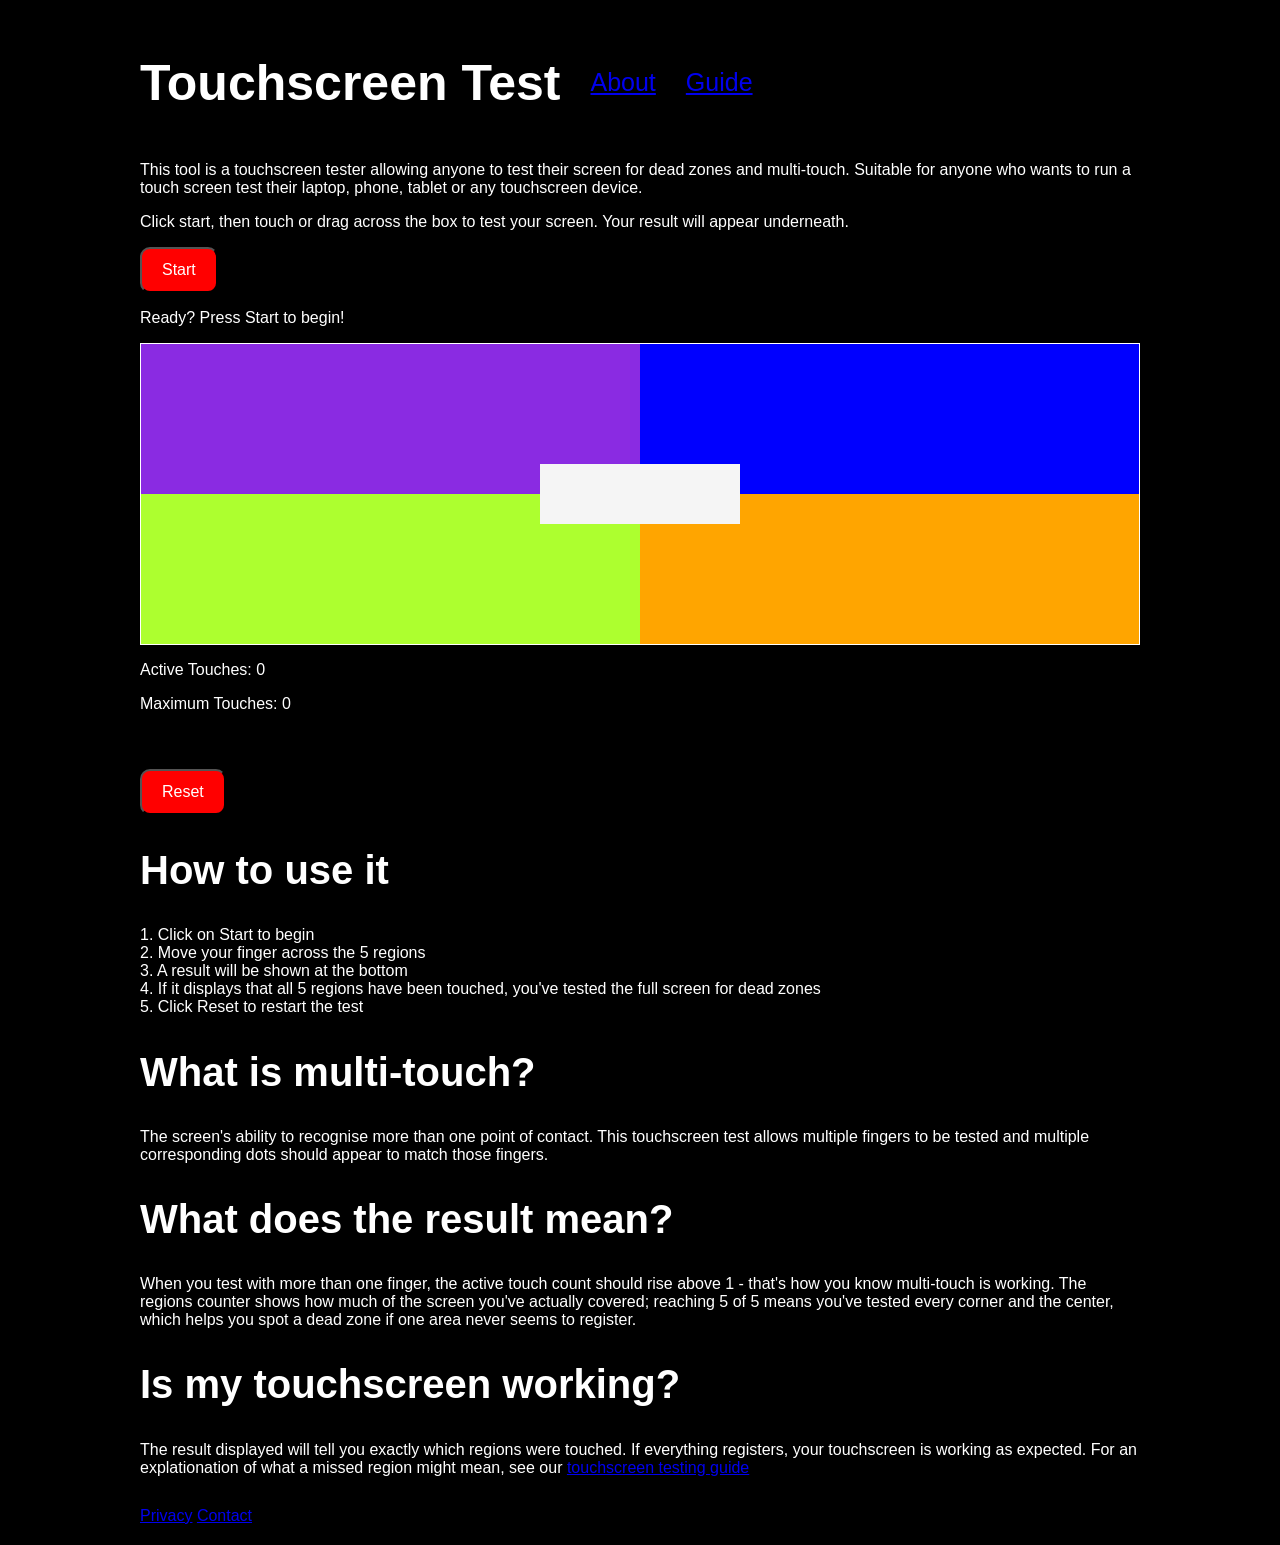
==== index.html @ 512a55a4 "Add files via upload" ====
<!DOCTYPE html> 
<html>
<head>
<title>Touchscreen Test</title>
<meta name="viewport" content="width=device-width, initial-scale=1.0">
<meta name="description" content="test your touchscreen with touch points and multi-touch. Track your active and maximum touches."/>
<link rel="stylesheet" href="style.css">
</head>

<body>
<header>
<h1>Touchscreen Test</h1>
<a href="about.html">About</a>
<a href="touchscreen-guide/touchscreen-guide.html">Guide</a>
</header>

<p>This tool is a touchscreen tester allowing anyone to test their screen for dead zones and 
multi-touch. Suitable for anyone who wants to run a touch screen 
test their laptop, phone, tablet or any touchscreen device.
</p>

<p>
Click start, then touch or drag across the box to test your screen.
Your result will appear underneath.
</p>

<button id="start">Start</button>
<p id="test">Ready? Press Start to begin!</p>

<div id="test-area">
  <div id="region-top-left"></div>
  <div id="region-top-right"></div>
  <div id="region-bottom-left"></div>
  <div id="region-bottom-right"></div>
  <div id="region-center"></div>
</div>

<p id="active-touch-count">Active Touches: 0</p>
<p id="max-touch-count">Maximum Touches: 0</p>
<p id="regions-status"></p>
<p id="summary"></p>

<button id="reset">Reset</button>


<h2>How to use it</h2>

<p>
1. Click on Start to begin <br>
2. Move your finger across the 5 regions <br>
3. A result will be shown at the bottom <br>
4. If it displays that all 5 regions have been touched, you've tested the full screen for dead zones <br>
5. Click Reset to restart the test
</p>

<h2>What is multi-touch?</h2>

<p>The screen's ability to recognise more than one point of contact. This touchscreen test
allows multiple fingers to be tested and multiple corresponding dots should appear to match
those fingers.</p>

<h2>What does the result mean?</h2>

<p>When you test with more than one finger, the active touch count should rise above 1 -
that's how you know multi-touch is working. The regions counter shows how much of the screen 
you've actually covered; reaching 5 of 5 means you've tested every corner and the center, which 
helps you spot a dead zone if one area never seems to register.
</p>

<h2>Is my touchscreen working?</h2>

<p>
The result displayed will tell you exactly which regions were touched. If 
everything registers, your touchscreen is working as expected. For an explationation
of what a missed region might mean, see our
<a href="touchscreen-guide/touchscreen-guide.html">touchscreen testing guide
</a>
</p>

<script src="script.js"></script>

<footer>
    <a href="privacy/privacy.html">Privacy</a>
    <a href="mailto:pikagoated@gmail.com">Contact</a>
</footer>

</body>
</html>
---- style.css ----
body {
background-color: black;
color: white;
font-size: 16px;
font-family: "Inter", sans-serif;
margin:0 auto;
max-width: 1000px;
padding: 20px;
}

button {
border-radius: 10px;
font-size: 16px;
padding: 12px 20px;
font-family: inherit;
color: white;
background-color: red;

}

h2 {
font-size: 40px;
}

header {
display: flex;
align-items: center;
gap: 30px;
font-size: 25px;
}

#test-area {
border: 1px solid white;
min-height: 300px;
touch-action: none;
position: relative;
}

.touch-point {
background-color: red;
width: 20px;
height: 20px;
border-radius: 50%;
position: absolute;
}

#region-top-left {
position: absolute;
top: 0;
left: 0;
width: 50%;
height: 50%;
background-color: blueviolet;  
}

#region-top-right {
position: absolute;
top: 0;
right: 0;
width: 50%;
height: 50%;
background-color: blue;
}

#region-bottom-left {
position: absolute;
bottom: 0;
left: 0;
width: 50%;
height: 50%;
background-color: greenyellow;
}

#region-bottom-right {
position: absolute;
bottom: 0;
right: 0;
width: 50%;
height: 50%;
background-color: orange;
}

#region-center {
position: absolute;
top: 40%;
left: 40%;
width: 20%;
height: 20%;
background-color: whitesmoke;
}

#summary {
min-height: 1.5em;
}

footer {
margin-top: 30px;
}
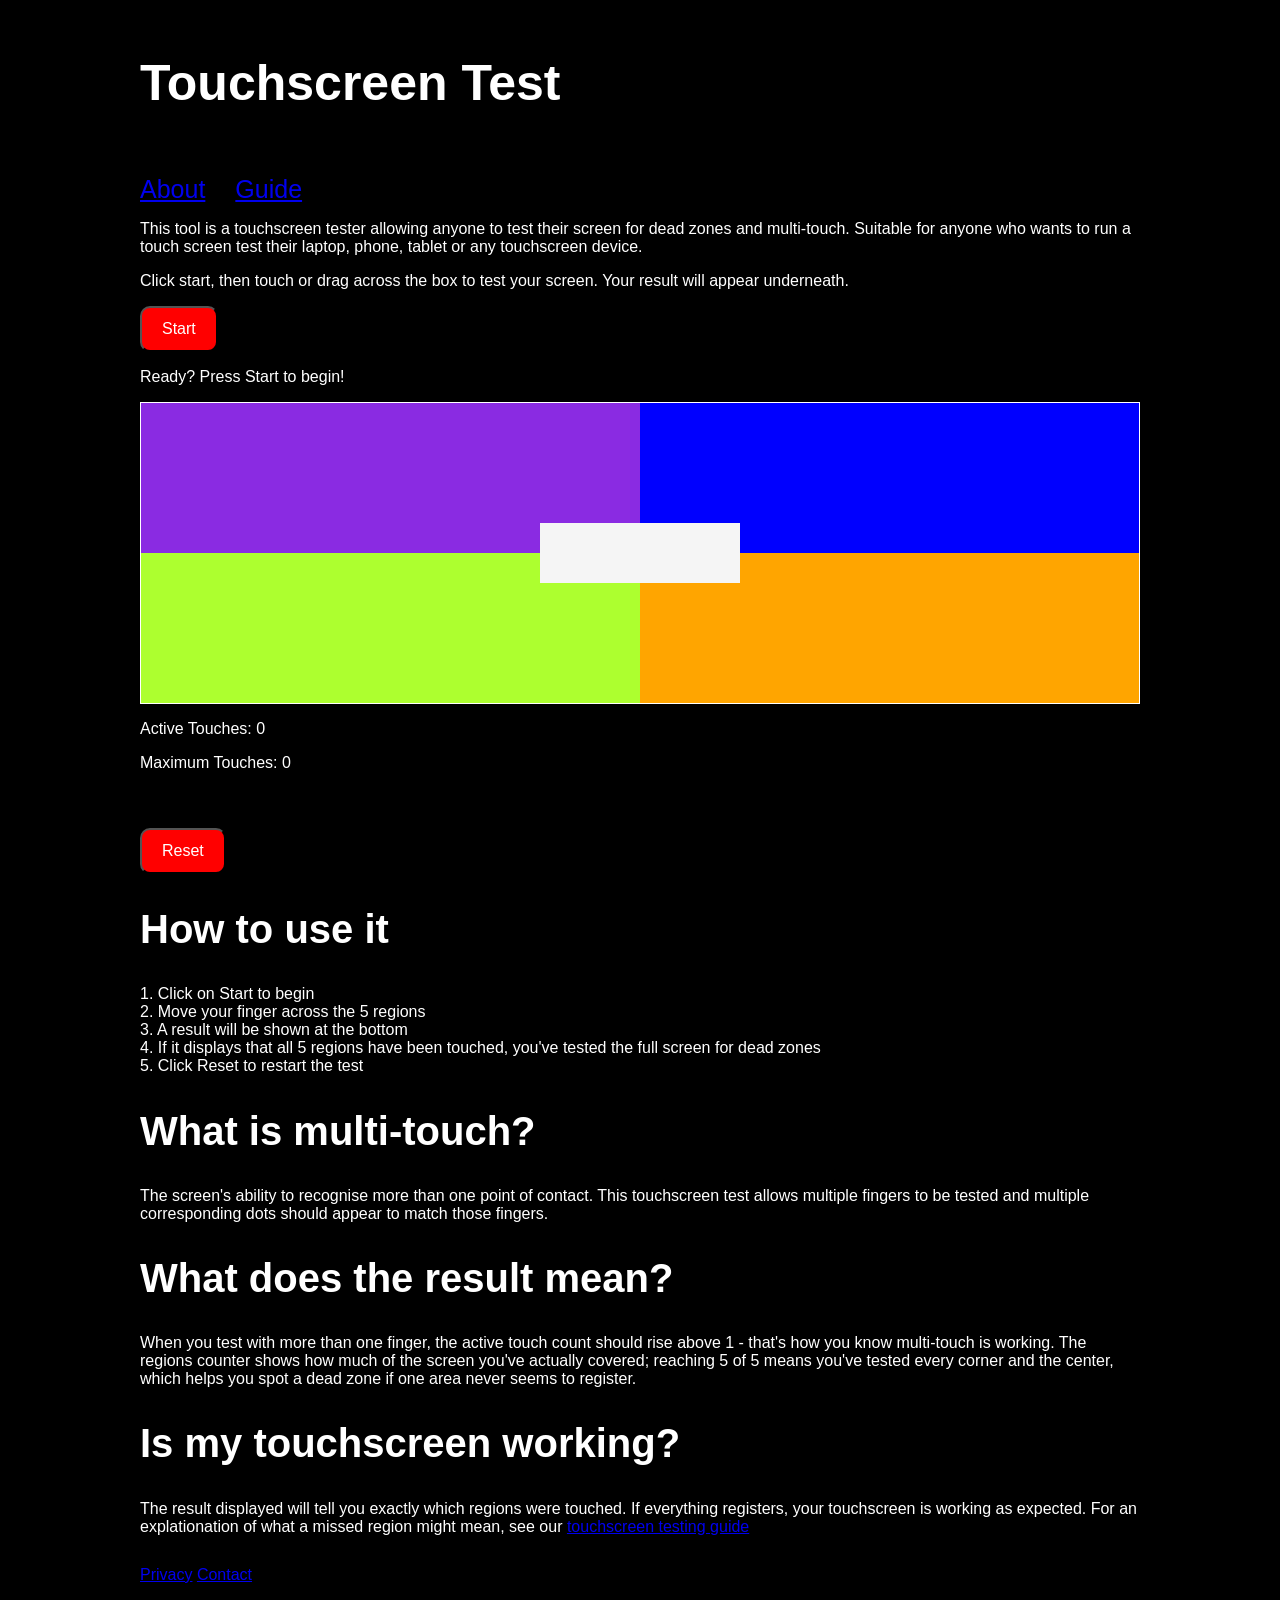
==== commit bc5628df: "Add files via upload" ====
--- a/index.html
+++ b/index.html
@@ -1,5 +1,5 @@
 <!DOCTYPE html> 
-<html>
+<html lang="en">
 <head>
 <title>Touchscreen Test</title>
 <meta name="viewport" content="width=device-width, initial-scale=1.0">
@@ -13,6 +13,8 @@
 <a href="about.html">About</a>
 <a href="touchscreen-guide/touchscreen-guide.html">Guide</a>
 </header>
+
+<main> 
 
 <p>This tool is a touchscreen tester allowing anyone to test their screen for dead zones and 
 multi-touch. Suitable for anyone who wants to run a touch screen 
@@ -77,6 +79,8 @@
 </a>
 </p>
 
+</main>
+
 <script src="script.js"></script>
 
 <footer>
--- a/style.css
+++ b/style.css
@@ -27,6 +27,11 @@
 align-items: center;
 gap: 30px;
 font-size: 25px;
+flex-wrap: wrap;
+}
+
+header h1 {
+width: 100%;
 }
 
 #test-area {
@@ -95,4 +100,10 @@
 
 footer {
 margin-top: 30px;
+}
+
+@media (max-width: 480px) {
+header a {
+font-size: 16px;
+}
 }
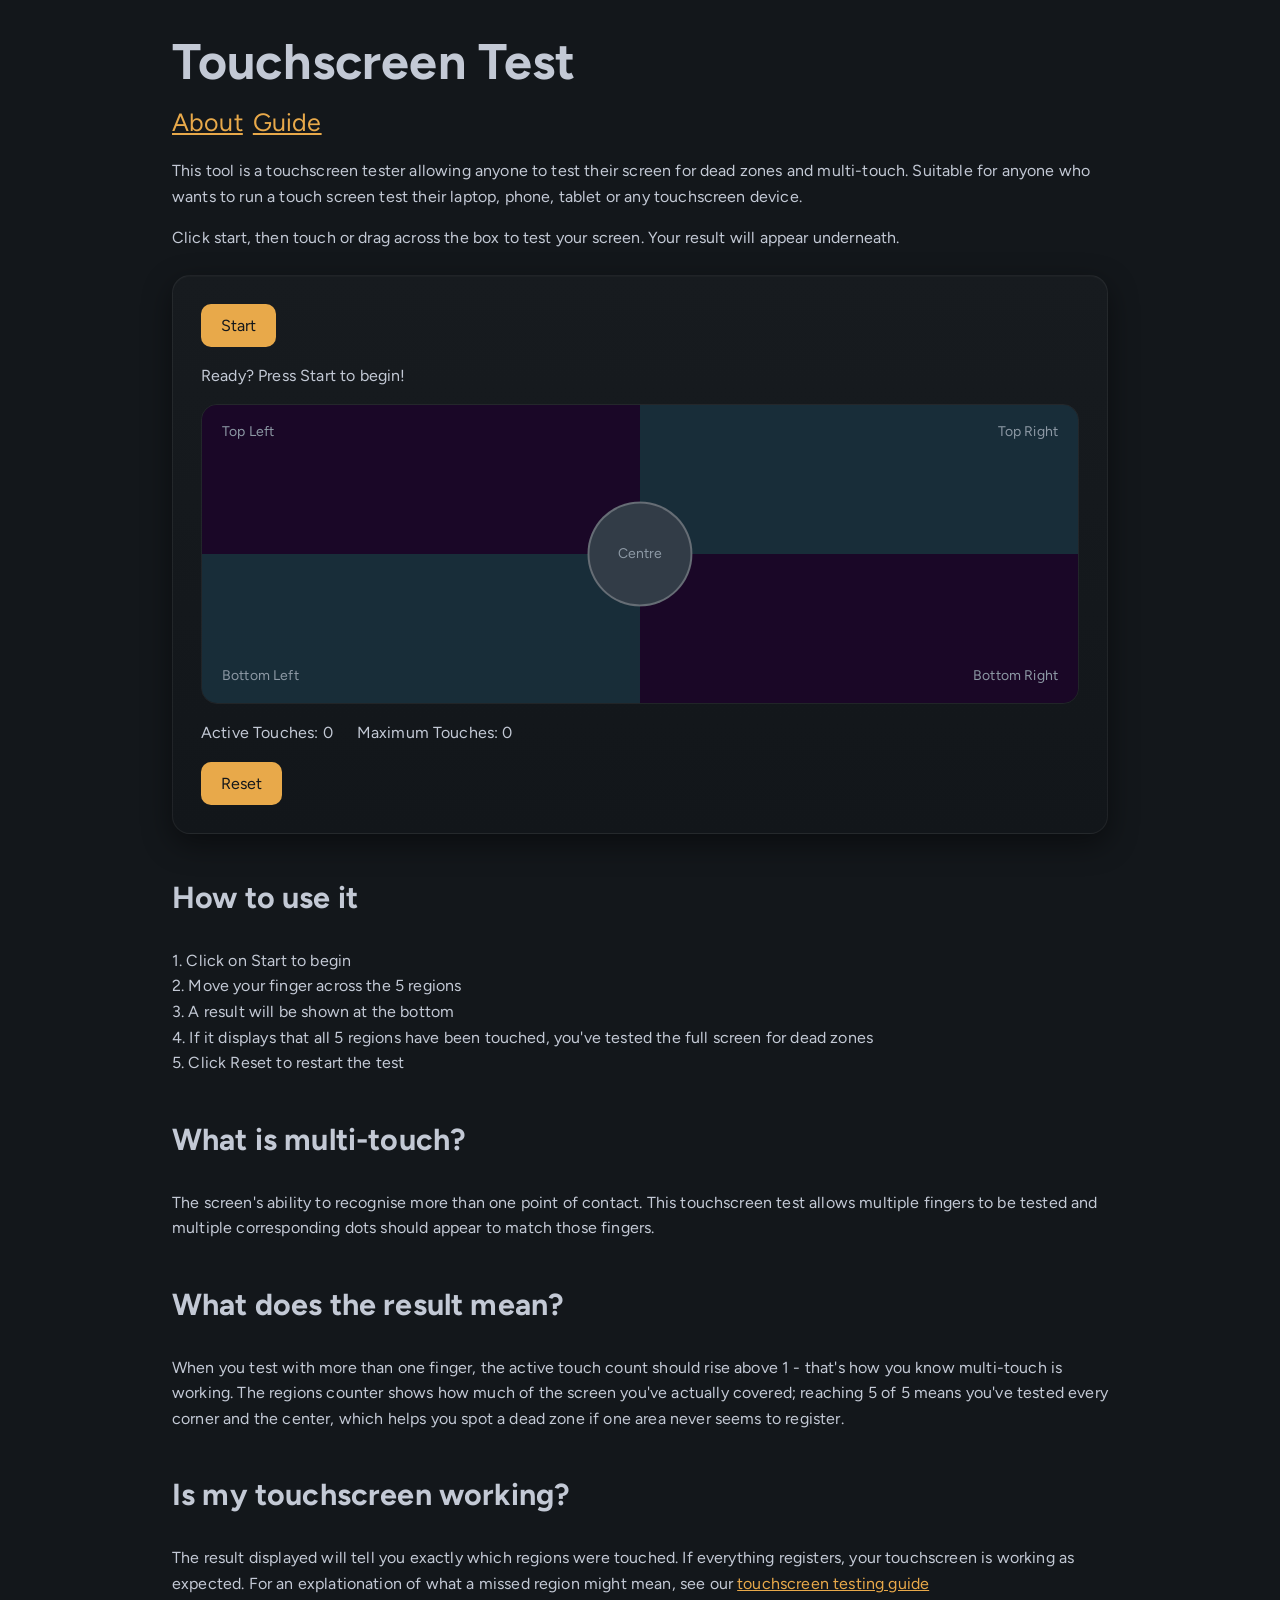
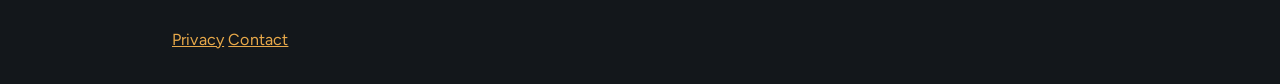
==== commit 671cf5ee: "Add files via upload" ====
--- a/index.html
+++ b/index.html
@@ -26,24 +26,35 @@
 Your result will appear underneath.
 </p>
 
+<div class="app-shell">
 <button id="start">Start</button>
 <p id="test">Ready? Press Start to begin!</p>
 
 <div id="test-area">
-  <div id="region-top-left"></div>
-  <div id="region-top-right"></div>
-  <div id="region-bottom-left"></div>
-  <div id="region-bottom-right"></div>
-  <div id="region-center"></div>
+  <div id="region-top-left" class="region">Top Left</div>
+  <div id="region-top-right" class="region">Top Right</div>
+  <div id="region-bottom-left" class="region">Bottom Left</div>
+  <div id="region-bottom-right" class="region">Bottom Right</div>
+  <div id="region-center" class="region">Centre</div>
+<button id="fullscreen">
+<svg xmlns="http://www.w3.org/2000/svg" width="24" height="24" viewBox="0 0 24 24" fill="none" stroke="currentColor" stroke-width="2" stroke-linecap="round" stroke-linejoin="round">
+  <path d="M8 3H5a2 2 0 0 0-2 2v3"/>
+  <path d="M21 8V5a2 2 0 0 0-2-2h-3"/>
+  <path d="M3 16v3a2 2 0 0 0 2 2h3"/>
+  <path d="M16 21h3a2 2 0 0 0 2-2v-3"/>
+</svg>
+</button>
 </div>
 
+<div class="status">
 <p id="active-touch-count">Active Touches: 0</p>
 <p id="max-touch-count">Maximum Touches: 0</p>
 <p id="regions-status"></p>
 <p id="summary"></p>
+</div>
 
 <button id="reset">Reset</button>
-
+</div>
 
 <h2>How to use it</h2>
 
--- a/style.css
+++ b/style.css
@@ -1,11 +1,69 @@
+@import url('https://fonts.googleapis.com/css2?family=Figtree:wght@300;400;500;600;700;800&display=swap');
+
+:root {
+
+--background: hsl(210 18% 9%);
+--surface: hsl(210 18% 13%);
+--text: hsl(220 18% 80%);
+--muted-text: hsl(210 12% 60%);
+--accent: hsl(36 77% 60%);
+--accent-strong: hsl(36 30% 45%);
+
+--outline: rgba(255, 255, 255, 0.25);
+--border: rgba(255,255,255,0.06); 
+--glass: rgba(255,255,255,0.03);  
+--region-tleft: rgba(28,3,42,0.8);
+--region-tright: rgba(25, 50, 64, 0.8);
+--region-bleft: rgba(25, 50, 64, 0.8);
+--region-bright: rgba(28,3,42,0.8);
+--region-centre:rgba(50, 60, 71, 1);
+--radius: 12px;
+--gap: 20px;
+}
+
+* {
+box-sizing: border-box;
+}
+
+
 body {
-background-color: black;
-color: white;
+background-color: var(--background);
+color: var(--text);
 font-size: 16px;
-font-family: "Inter", sans-serif;
+font-family: "Figtree", "Roboto", system-ui, -apple-system, "Segoe UI", sans-serif;
+line-height: 1.6;
 margin:0 auto;
 max-width: 1000px;
-padding: 20px;
+padding: 32px;
+min-height: 100vh;
+-webkit-font-smoothing: antialiased;
+-moz-osx-font-smoothing: grayscale;
+letter-spacing: 0.01em;
+}
+
+.app-shell {
+  background: linear-gradient(180deg, rgba(255,255,255,0.02), rgba(0,0,0,0.03));
+  border: 1px solid var(--border); 
+  box-shadow: 0 10px 30px rgba(0,0,0,0.45), inset 0 1px 0 rgba(255,255,255,0.02);
+  border-radius: 18px;
+  padding: 28px;
+  margin: 24px 0;
+}
+
+@media (max-width: 600px) {
+  .app-shell { padding: 16px; border-radius: 12px; }
+}
+
+a {
+color: var(--accent);
+}
+
+a:hover {
+color: var(--text);
+}
+
+a:focus-visible {
+outline: 2px solid var(--accent);
 }
 
 button {
@@ -13,40 +71,54 @@
 font-size: 16px;
 padding: 12px 20px;
 font-family: inherit;
-color: white;
-background-color: red;
-
+color: var(--background);
+background-color: var(--accent);
+border: none;
+cursor: pointer;
+
+}
+
+button:hover {
+background-color: var(--accent-strong);
 }
 
 h2 {
-font-size: 40px;
+font-size: clamp(1.4rem, 4vw, 1.9rem);
+margin-top: 40px;
 }
 
 header {
 display: flex;
 align-items: center;
-gap: 30px;
+gap: 10px;
 font-size: 25px;
 flex-wrap: wrap;
 }
 
 header h1 {
 width: 100%;
+margin: 0;
+line-height: 1.2;
 }
 
 #test-area {
-border: 1px solid white;
+border: 1px solid var(--border);
 min-height: 300px;
 touch-action: none;
 position: relative;
+user-select: none;
+-webkit-user-drag: none;
+border-radius: 16px;
+overflow: hidden;
 }
 
 .touch-point {
-background-color: red;
-width: 20px;
-height: 20px;
+background-color: var(--accent);
+width: 36px;
+height: 36px;
 border-radius: 50%;
 position: absolute;
+transform: translate(-50%, -50%);
 }
 
 #region-top-left {
@@ -55,7 +127,7 @@
 left: 0;
 width: 50%;
 height: 50%;
-background-color: blueviolet;  
+background-color: var(--region-tleft);  
 }
 
 #region-top-right {
@@ -64,7 +136,8 @@
 right: 0;
 width: 50%;
 height: 50%;
-background-color: blue;
+background-color: var(--region-tright);
+justify-content: flex-end;
 }
 
 #region-bottom-left {
@@ -73,7 +146,8 @@
 left: 0;
 width: 50%;
 height: 50%;
-background-color: greenyellow;
+background-color: var(--region-bleft);
+align-items: flex-end;
 }
 
 #region-bottom-right {
@@ -82,16 +156,30 @@
 right: 0;
 width: 50%;
 height: 50%;
-background-color: orange;
+background-color: var(--region-bright);
+justify-content: flex-end;
+align-items: flex-end;
 }
 
 #region-center {
 position: absolute;
-top: 40%;
-left: 40%;
-width: 20%;
-height: 20%;
-background-color: whitesmoke;
+top: 50%;
+left: 50%;
+width: 12%;
+aspect-ratio: 1;
+border-radius: 50%;
+transform: translate(-50%, -50%);
+background-color: var(--region-centre);
+border: 2px solid var(--outline);
+justify-content: center;
+align-items: center;
+}
+
+.region {
+display: flex;
+padding: 16px 20px;
+font-size: 14px;
+color: var(--muted-text);
 }
 
 #summary {
@@ -100,10 +188,37 @@
 
 footer {
 margin-top: 30px;
+}
+
+.status {
+display: flex;
+flex-wrap: wrap;
+gap: 8px 24px;
 }
 
 @media (max-width: 480px) {
 header a {
 font-size: 16px;
 }
+}
+
+@media (max-width: 600px) {
+#region-centre {
+font-size: 0;
+}
+}
+
+#fullscreen {
+top: 1px;
+position: absolute;
+z-index: 1;
+display: none;
+background-color: transparent;
+border: none;
+border-radius: 0px;
+padding: 8px;
+color: white;
+cursor: pointer;
+left: 50%;
+transform: translateX(-50%);
 }
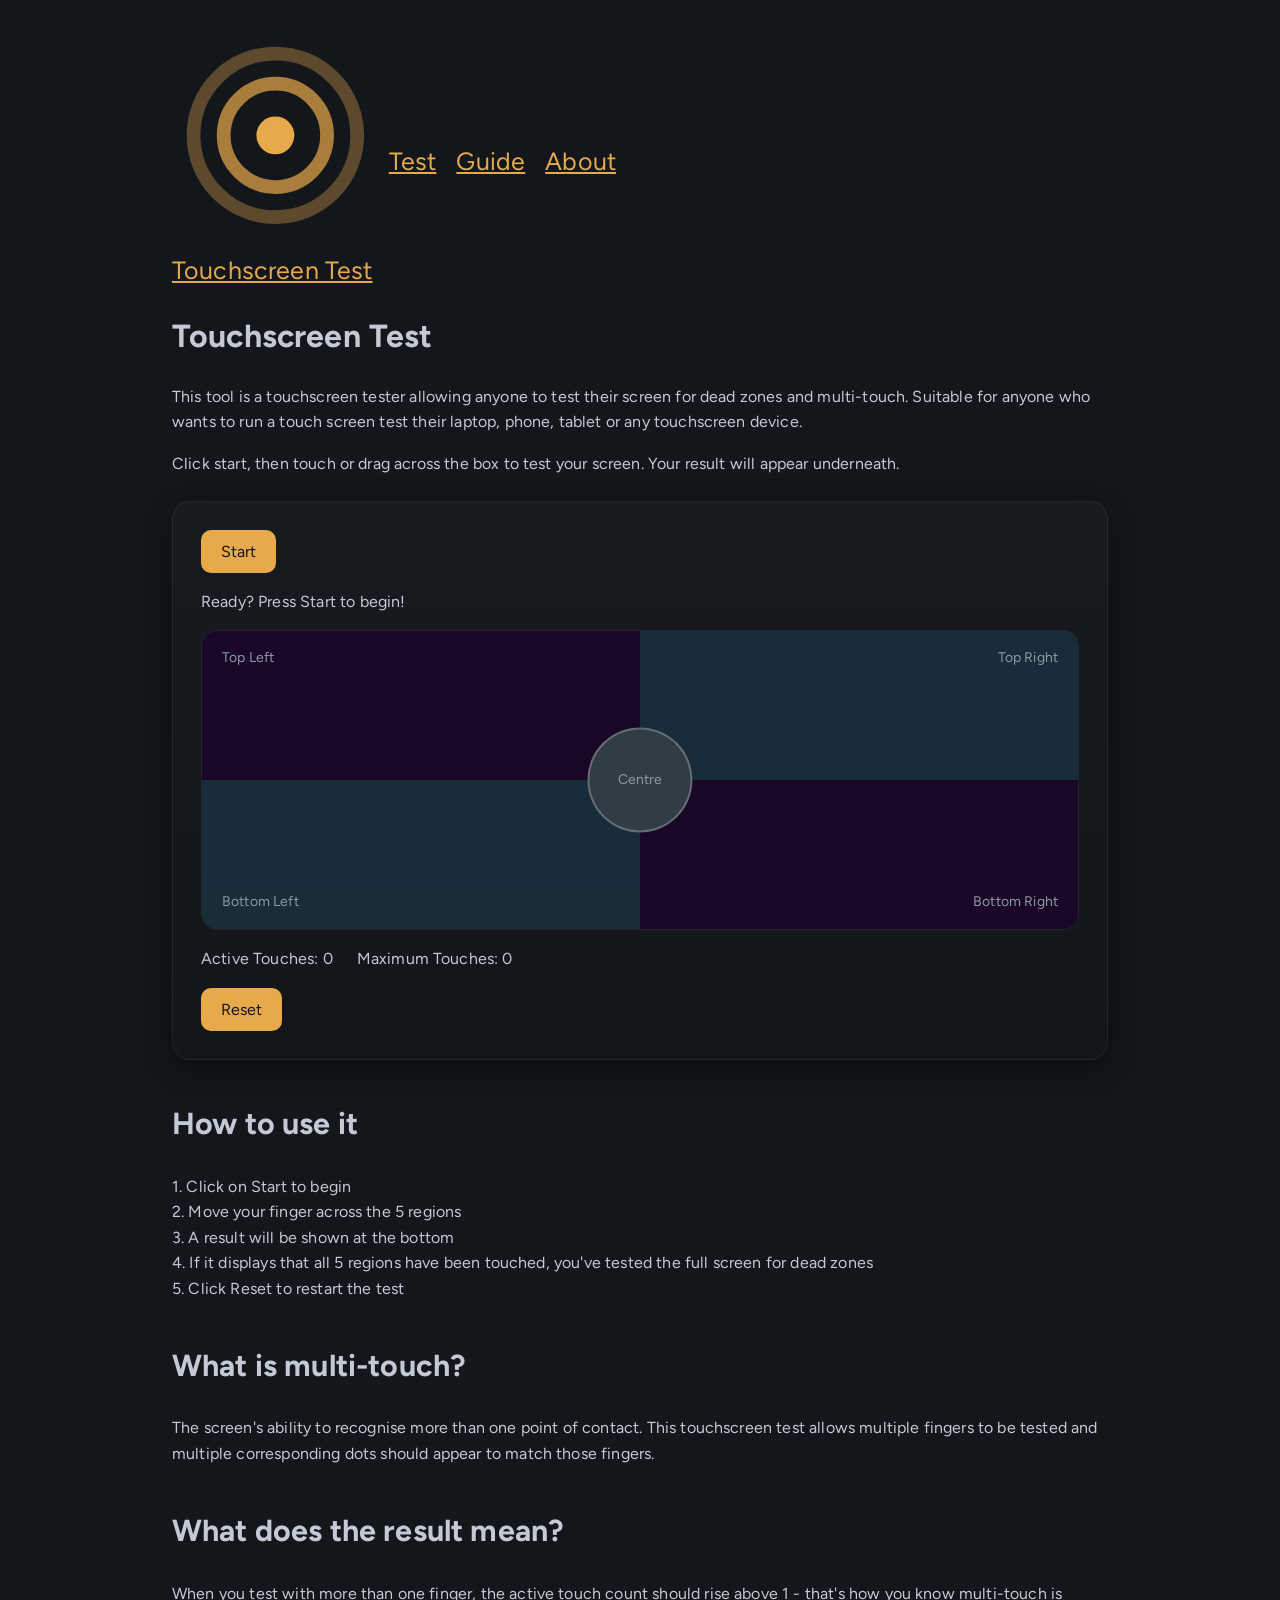
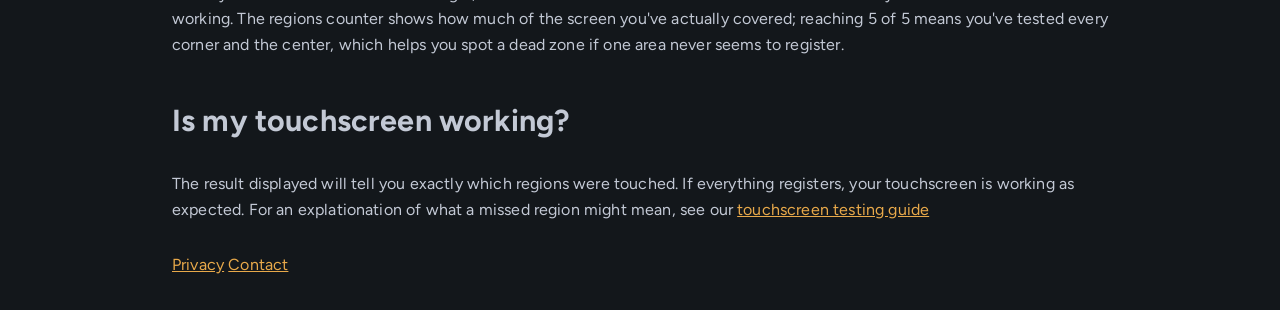
==== commit 84859f34: "Add files via upload" ====
--- a/index.html
+++ b/index.html
@@ -2,21 +2,43 @@
 <html lang="en">
 <head>
 <title>Touchscreen Test</title>
+<!--Make viewport match device screen width in pixels, zoom at 100% -->
 <meta name="viewport" content="width=device-width, initial-scale=1.0">
+<meta name="google-site-verification" content="KKEMgLZklFAj59GcbcWxudozqbb_p53Q6Vcbcp5S3Hw" />
 <meta name="description" content="test your touchscreen with touch points and multi-touch. Track your active and maximum touches."/>
+<!-- Connect style.css and favicon.svg to index.html-->
 <link rel="stylesheet" href="style.css">
+<link rel="icon" href="favicon.svg" type="image/svg+xml">
 </head>
 
 <body>
-<header>
-<h1>Touchscreen Test</h1>
+<header class="site-header">
+<!-- aria is for visually impaired users, span groups for styling effects -->
+<a class="brand" href="index.html" aria-label="Touchscreen Test home"><span class="brand-mark" aria-hidden="true">
+<!-- Creates concentric circles with ripple effect, radius 2.2, 6 and 9.5-->
+<svg viewBox="0 0 24 24" fill="none" stroke="currentColor" stroke-linecap="round">
+<circle cx="12" cy="12" r="2.2" fill="currentColor" stroke="none"/>
+<circle cx="12" cy="12" r="6" stroke-width="1.6" opacity="0.7"/>
+<circle cx="12" cy="12" r="9.5" stroke-width="1.6" opacity="0.35"/>
+</svg>
+</span>
+<!-- Nesting so Test can be a different colour-->
+<span class="brand-text">Touchscreen <span>Test</span></span>
+</a>
+<nav class="site-nav" aria-label="Main">
+<!-- Informs assistive technologies test is current page -->
+<a href="index.html" aria-current="page">Test</a>
+<!-- Links to touchscreen guide and about touchscreen test-->
+<a href="touchscreen-guide/touchscreen-guide.html">Guide</a>
 <a href="about.html">About</a>
-<a href="touchscreen-guide/touchscreen-guide.html">Guide</a>
+</nav>
 </header>
 
 <main> 
 
-<p>This tool is a touchscreen tester allowing anyone to test their screen for dead zones and 
+<h1 class="page-title">Touchscreen Test</h1>
+
+<p class="lead">This tool is a touchscreen tester allowing anyone to test their screen for dead zones and 
 multi-touch. Suitable for anyone who wants to run a touch screen 
 test their laptop, phone, tablet or any touchscreen device.
 </p>
@@ -30,14 +52,19 @@
 <button id="start">Start</button>
 <p id="test">Ready? Press Start to begin!</p>
 
+<!-- Create test area and all the different regions of test area -->
 <div id="test-area">
   <div id="region-top-left" class="region">Top Left</div>
   <div id="region-top-right" class="region">Top Right</div>
   <div id="region-bottom-left" class="region">Bottom Left</div>
   <div id="region-bottom-right" class="region">Bottom Right</div>
   <div id="region-center" class="region">Centre</div>
+
+<!-- Fullscreen button -->
 <button id="fullscreen">
+<!-- Tell browser these parts should be formatted as SVG for fullscreen button -->
 <svg xmlns="http://www.w3.org/2000/svg" width="24" height="24" viewBox="0 0 24 24" fill="none" stroke="currentColor" stroke-width="2" stroke-linecap="round" stroke-linejoin="round">
+  <!-- Tells browser where to move to draw the fullscreen button, like a pen with coordinates -->
   <path d="M8 3H5a2 2 0 0 0-2 2v3"/>
   <path d="M21 8V5a2 2 0 0 0-2-2h-3"/>
   <path d="M3 16v3a2 2 0 0 0 2 2h3"/>
@@ -56,6 +83,7 @@
 <button id="reset">Reset</button>
 </div>
 
+<!-- Guide user about using this site and the result -->
 <h2>How to use it</h2>
 
 <p>
@@ -91,10 +119,11 @@
 </p>
 
 </main>
-
+<!-- Link index.html to script.js -->
 <script src="script.js"></script>
 
 <footer>
+<!-- Footer links to my email and privacy site -->
     <a href="privacy/privacy.html">Privacy</a>
     <a href="mailto:pikagoated@gmail.com">Contact</a>
 </footer>
--- a/style.css
+++ b/style.css
@@ -173,6 +173,8 @@
 border: 2px solid var(--outline);
 justify-content: center;
 align-items: center;
+padding: 0;
+overflow: hidden;
 }
 
 .region {
@@ -196,6 +198,11 @@
 gap: 8px 24px;
 }
 
+header nav {
+display: flex;
+gap: 20px;
+}
+
 @media (max-width: 480px) {
 header a {
 font-size: 16px;
@@ -205,6 +212,8 @@
 @media (max-width: 600px) {
 #region-centre {
 font-size: 0;
+}
+body {padding: 16px;
 }
 }
 
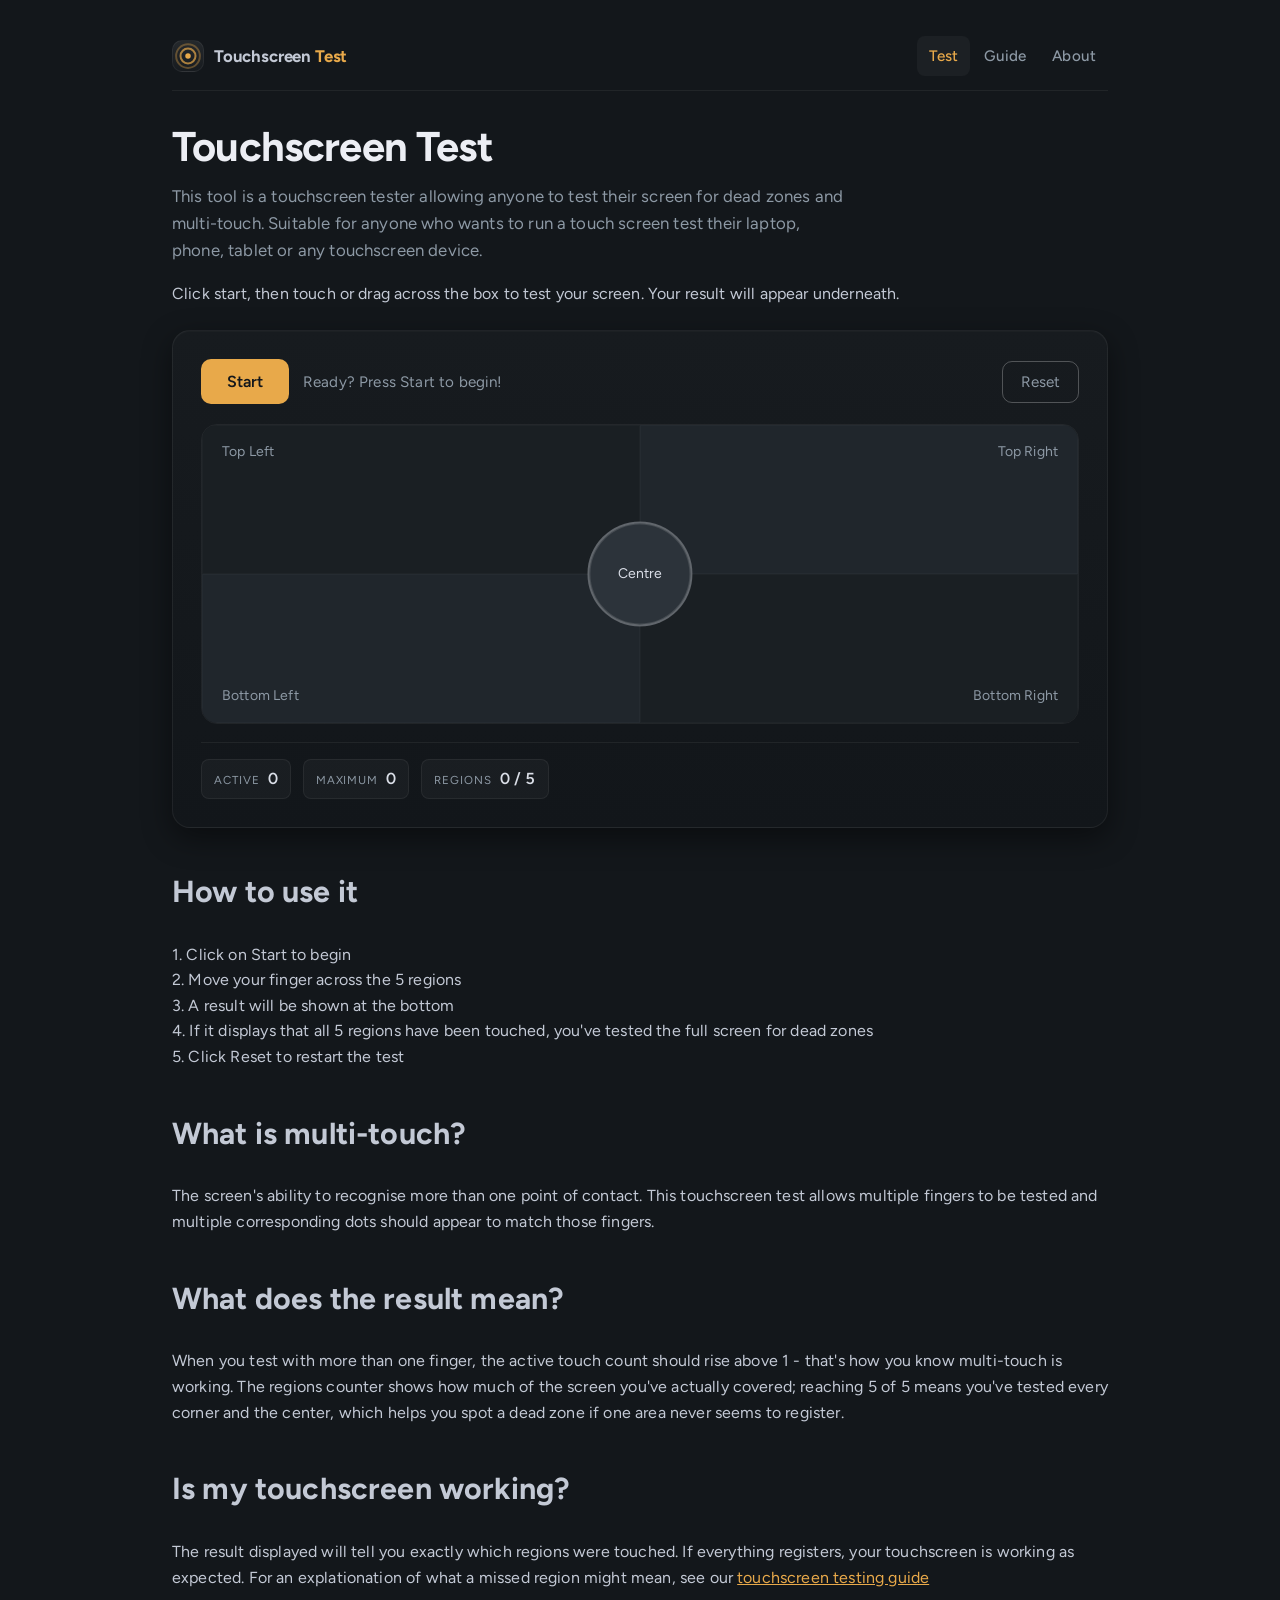
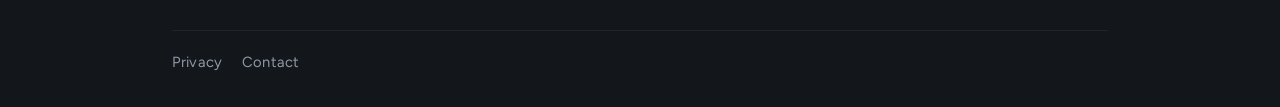
==== commit 875a336c: "Add files via upload" ====
--- a/index.html
+++ b/index.html
@@ -49,8 +49,11 @@
 </p>
 
 <div class="app-shell">
+<div class="shell-bar">
 <button id="start">Start</button>
 <p id="test">Ready? Press Start to begin!</p>
+<button id="reset">Reset</button>
+</div>
 
 <!-- Create test area and all the different regions of test area -->
 <div id="test-area">
@@ -61,7 +64,7 @@
   <div id="region-center" class="region">Centre</div>
 
 <!-- Fullscreen button -->
-<button id="fullscreen">
+<button id="fullscreen" aria-label="Enter fullscreen">
 <!-- Tell browser these parts should be formatted as SVG for fullscreen button -->
 <svg xmlns="http://www.w3.org/2000/svg" width="24" height="24" viewBox="0 0 24 24" fill="none" stroke="currentColor" stroke-width="2" stroke-linecap="round" stroke-linejoin="round">
   <!-- Tells browser where to move to draw the fullscreen button, like a pen with coordinates -->
@@ -73,14 +76,15 @@
 </button>
 </div>
 
+<!-- span to target different parts of the text for the summary-->
+<!-- data-state on active to update colour of count when active touches > 0 -->
 <div class="status">
-<p id="active-touch-count">Active Touches: 0</p>
-<p id="max-touch-count">Maximum Touches: 0</p>
-<p id="regions-status"></p>
+<p class="stat"><span class="stat-label">Active</span><span class="stat-value" id="active-touch-count" data-state="idle">0</span></p>
+<p class="stat"><span class="stat-label">Maximum</span><span class="stat-value" id="max-touch-count">0</span></p>
+<p class="stat"><span class="stat-label">Regions</span><span class="stat-value" id="regions-status">0 / 5</span></p>
 <p id="summary"></p>
 </div>
 
-<button id="reset">Reset</button>
 </div>
 
 <!-- Guide user about using this site and the result -->
--- a/style.css
+++ b/style.css
@@ -1,5 +1,7 @@
+/* Import the site's font style */
 @import url('https://fonts.googleapis.com/css2?family=Figtree:wght@300;400;500;600;700;800&display=swap');
 
+/* Define variables */
 :root {
 
 --background: hsl(210 18% 9%);
@@ -12,20 +14,21 @@
 --outline: rgba(255, 255, 255, 0.25);
 --border: rgba(255,255,255,0.06); 
 --glass: rgba(255,255,255,0.03);  
---region-tleft: rgba(28,3,42,0.8);
---region-tright: rgba(25, 50, 64, 0.8);
---region-bleft: rgba(25, 50, 64, 0.8);
---region-bright: rgba(28,3,42,0.8);
---region-centre:rgba(50, 60, 71, 1);
+--region-tleft: hsl(210 16% 12%);
+--region-tright: hsl(210 16% 15%);
+--region-bleft: hsl(210 16% 15%);
+--region-bright: hsl(210 16% 12%);
+--region-centre: hsl(210 14% 20%);
 --radius: 12px;
 --gap: 20px;
 }
 
+/* Apply border box to every element (padding and box are included) */
 * {
 box-sizing: border-box;
 }
 
-
+/* Handles the actual page */
 body {
 background-color: var(--background);
 color: var(--text);
@@ -36,11 +39,13 @@
 max-width: 1000px;
 padding: 32px;
 min-height: 100vh;
+/* Makes text look smoother on MacOS and Windows */
 -webkit-font-smoothing: antialiased;
 -moz-osx-font-smoothing: grayscale;
 letter-spacing: 0.01em;
 }
 
+/* Handles the card containing the entire tool */
 .app-shell {
   background: linear-gradient(180deg, rgba(255,255,255,0.02), rgba(0,0,0,0.03));
   border: 1px solid var(--border); 
@@ -50,10 +55,13 @@
   margin: 24px 0;
 }
 
+/*  Condition to apply if max-width <= 600px */
 @media (max-width: 600px) {
   .app-shell { padding: 16px; border-radius: 12px; }
 }
 
+/* Handles links */
+/* Hover and visible focus for if mouse is hovering or keyboard is focused on the link */
 a {
 color: var(--accent);
 }
@@ -66,6 +74,7 @@
 outline: 2px solid var(--accent);
 }
 
+/* Handles the buttons, namely starta and reset */
 button {
 border-radius: 10px;
 font-size: 16px;
@@ -82,45 +91,61 @@
 background-color: var(--accent-strong);
 }
 
+/* Handles the main article text */
 h2 {
+/* Set minimum, preferred and maxmimum font sizes */
 font-size: clamp(1.4rem, 4vw, 1.9rem);
 margin-top: 40px;
 }
 
+/* Handles things in header tag*/
 header {
 display: flex;
 align-items: center;
 gap: 10px;
 font-size: 25px;
+/* Allows items to move onto a seperate line */
 flex-wrap: wrap;
 }
 
 header h1 {
 width: 100%;
 margin: 0;
+/* Handles vertical spacing between text */
 line-height: 1.2;
 }
 
+/* Handles the test area itself */
 #test-area {
 border: 1px solid var(--border);
 min-height: 300px;
+/* Don't do things like scrolling, pinch-to-zoom in test area */
 touch-action: none;
 position: relative;
+/* Doesn't allow user to highlight or select text */
 user-select: none;
+/*Doesn't allow test area to be dragged */
 -webkit-user-drag: none;
 border-radius: 16px;
+/* Hides anything extending outside test area */
 overflow: hidden;
 }
 
+/* Handles the actual pointer */
 .touch-point {
 background-color: var(--accent);
 width: 36px;
 height: 36px;
 border-radius: 50%;
+/* Relative to parent element */
 position: absolute;
+/* Aligns mouse with centre of pointer not bottom right */
 transform: translate(-50%, -50%);
 }
 
+/* These all handle the different section of regions */
+/* justify-content handles where they're positioned horizontally */
+/* align-items handles where they're positioned vertically */
 #region-top-left {
 position: absolute;
 top: 0;
@@ -177,6 +202,7 @@
 overflow: hidden;
 }
 
+/* Shared style for each region */
 .region {
 display: flex;
 padding: 16px 20px;
@@ -184,42 +210,55 @@
 color: var(--muted-text);
 }
 
+/* Reserve space for summary */
+/* Section 3 hides this */
 #summary {
 min-height: 1.5em;
 }
 
+/* Handles footer spacing */
+/* Section 3 restyles this */
 footer {
 margin-top: 30px;
 }
 
+/* Handles the actual running results: active, maximum and regions touched */
+/* Section 3 redoes this */
 .status {
 display: flex;
 flex-wrap: wrap;
 gap: 8px 24px;
 }
 
+/* Backup nav but Section 1 has its own nav */
 header nav {
 display: flex;
 gap: 20px;
 }
 
+/* If max-width is less than 480px for links in header */
+/* Redone in Section 1 */
 @media (max-width: 480px) {
 header a {
 font-size: 16px;
 }
 }
 
+/* If max widtth is less than 600px, resizes region-centre */
+/* Meant to help for resizing for mobile users */
 @media (max-width: 600px) {
-#region-centre {
-font-size: 0;
+#region-center {
+font-size: clamp(9px, 2,45vw, 11px)
 }
 body {padding: 16px;
 }
 }
 
+/* Handles fullscreen button */
 #fullscreen {
 top: 1px;
 position: absolute;
+/* Ensures the touchscreen button appears over the pointers */
 z-index: 1;
 display: none;
 background-color: transparent;
@@ -227,7 +266,388 @@
 border-radius: 0px;
 padding: 8px;
 color: white;
+/* Changes mouse to a hand when hovering over fullscreen button */
 cursor: pointer;
 left: 50%;
 transform: translateX(-50%);
-}+}
+
+/* ============================================================
+   Section 1 - Site header, brand mark & primary navigation
+   ============================================================ */
+
+/* Handles the site header navigation between test, guide and about */
+.site-header {
+display: flex;
+align-items: center;
+justify-content: space-between;
+gap: 16px;
+font-size: 16px;
+padding: 4px 0 14px;
+margin: 0 0 32px;
+border-bottom: 1px solid var(--border);
+}
+
+/* Handles the website logo */
+.brand {
+display: inline-flex;
+align-items: center;
+gap: 10px;
+font-size: 1.05rem;
+font-weight: 700;
+letter-spacing: -0.01em;
+color: var(--text);
+/* Removes underline from hyperlink (logo is also a link) */
+text-decoration: none;
+white-space: nowrap;
+}
+
+/* Effect for when mouse is hovering logo */
+.brand:hover {
+color: var(--text);
+}
+
+/* Handles the tile behind the logo */
+.brand-mark {
+display: grid;
+/* Centers logo inside */
+place-items: center;
+width: 32px;
+height: 32px;
+border-radius: 10px;
+border: 1px solid var(--border);
+background: linear-gradient(180deg, rgba(255,255,255,0.08), rgba(255,255,255,0.02));
+color: var(--accent);
+/* Tells tile to keep its natural size */
+flex: none;
+}
+
+*/ Handles the logo itself */
+.brand-mark svg {
+width: 19px;
+height: 19px;
+}
+
+/* Makes the word "Test" appear different colour */
+.brand-text span {
+color: var(--accent);
+}
+
+/* Handles how the site links for test, guide and about are displayed */
+.site-nav {
+display: flex;
+align-items: center;
+gap: 2px;
+}
+
+/* Handles how the site links themselve's look like */
+.site-nav a {
+color: var(--muted-text);
+text-decoration: none;
+font-size: 0.95rem;
+font-weight: 500;
+padding: 8px 12px;
+border-radius: 8px;
+/* Handles the time for the links to change color and background color when 
+mouse hovers over them */
+transition: color 0.15s ease, background-color 0.15s ease;
+}
+
+/* Handles what happens when mouse hovers over a link */
+.site-nav a:hover {
+color: var(--text);
+background-color: rgba(255,255,255,0.05);
+}
+
+/* Sets a style for the current page you're on */
+.site-nav a[aria-current="page"] {
+color: var(--accent);
+background-color: rgba(255,255,255,0.04);
+}
+
+/* Page heading that replaces the old header <h1> */
+.page-title {
+font-size: clamp(1.9rem, 5vw, 2.6rem);
+line-height: 1.15;
+letter-spacing: -0.02em;
+margin: 0 0 12px;
+color: hsl(220 25% 94%);
+}
+
+/* Handles the introducing paragraph */
+.lead {
+font-size: 1.05rem;
+color: var(--muted-text);
+/* Sets maximum width to about 62 characters */
+max-width: 62ch;
+margin-top: 0;
+}
+
+/* Resizes the site navigation to fit if max-width < 560 px */
+@media (max-width: 560px) {
+.site-nav a {
+font-size: 0.875rem;
+padding: 7px 9px;
+}
+}
+
+/* Remove brand logo if max-width < 420px so everything else fits on smaller screens */
+@media (max-width: 420px) {
+.brand-text {
+display: none;
+}
+.site-header {
+margin-bottom: 24px;
+}
+}
+
+/* ============================================================
+   Section 2 - Test area: palette, legibility & touch feedback
+   ============================================================ */
+
+/* Handles all the regions of test area */
+/* Gives them a slight shadow to make them look raised and handles transition
+whenever any of their colors or shadows change */
+.region {
+transition: background-color 0.25s ease, color 0.25s ease, box-shadow 0.25s ease;
+box-shadow: inset 0 0 0 1px rgba(255,255,255,0.025);
+}
+
+/* Centre label needs a lighter foreground on its grey disc */
+#region-center {
+color: hsl(220 20% 88%);
+box-shadow: inset 0 0 0 1px rgba(255,255,255,0.12);
+}
+
+/* Makes region light up when touched */
+.region.is-touched {
+background-color: hsl(38 42% 15%);
+color: hsl(38 85% 72%);
+box-shadow: inset 0 0 0 1px hsla(36, 77%, 60%, 0.40),
+            inset 0 0 42px hsla(36, 77%, 60%, 0.10);
+}
+
+/* Makes region light up when touched but making centre slightly brighter */
+#region-center.is-touched {
+background-color: hsl(38 42% 18%);
+color: hsl(38 85% 74%);
+box-shadow: inset 0 0 0 1px hsla(36, 77%, 60%, 0.45),
+            inset 0 0 24px hsla(36, 77%, 60%, 0.14);
+}
+
+/* ============================================================
+   Section 3 - Shell chrome: control bar, status readout,
+   fullscreen button, footer & focus states
+   ============================================================ */
+
+/* --- Control bar: Start, prompt and Reset share one row --- */
+.shell-bar {
+display: flex;
+align-items: center;
+gap: 14px;
+flex-wrap: wrap;
+margin-bottom: 20px;
+}
+
+/* Formats the prompt text to take leftover space on same line as Start and Reset */
+.shell-bar #test {
+margin: 0;
+flex: 1 1 auto;
+font-size: 0.95rem;
+color: var(--muted-text);
+}
+
+/* Formats Start button, high font weight so it appears bold */
+#start {
+font-weight: 600;
+padding: 13px 26px;
+}
+
+/* Formats Reset button */
+#reset {
+margin-left: auto;
+background: transparent;
+border: 1px solid var(--outline);
+color: var(--muted-text);
+font-size: 0.95rem;
+padding: 11px 18px;
+/* Handles animatuon for when it's colors change */
+transition: color 0.15s ease, border-color 0.15s ease, background-color 0.15s ease;
+}
+
+/* Changes colors when mouse is hovering over reset button */
+#reset:hover {
+background: rgba(255,255,255,0.05);
+border-color: var(--accent);
+color: var(--accent);
+}
+
+/* Dims out buttons which are disabled after being pressed */
+/* Makes cursor a cancel sign when try to hover over it */
+button:disabled {
+opacity: 0.45;
+cursor: not-allowed;
+}
+
+/* Changes background color of Start button when it's disabled, preventing it from
+lighting up like rest of test area */
+#start:disabled:hover {
+background-color: var(--accent);
+}
+
+/* Handles when user tries to access buttons using keyboard */
+button:focus-visible {
+outline: 2px solid var(--accent);
+outline-offset: 2px;
+}
+
+/* Formatting results from test area */
+.status {
+display: flex;
+flex-wrap: wrap;
+align-items: center;
+gap: 10px 12px;
+margin-top: 18px;
+padding-top: 16px;
+border-top: 1px solid var(--border);
+}
+
+/* Remove default paragraph margins */
+.status p {
+margin: 0;
+}
+
+/* Hides the paragraphs for summary when they are empty*/
+.status p:empty {
+display: none;
+}
+
+/* Handles the results summary part */
+.stat {
+display: flex;
+/* Aligns text so they sit along the same baseline */
+align-items: baseline;
+gap: 8px;
+padding: 6px 12px;
+border-radius: 8px;
+background: var(--glass);
+border: 1px solid var(--border);
+}
+
+/* Handles the actual text of the summary maximum, active, regions */
+.stat-label {
+font-size: 0.72rem;
+/* Makes the text uppercase */
+text-transform: uppercase;
+letter-spacing: 0.08em;
+color: var(--muted-text);
+}
+
+/* handles the numbers themselve */
+.stat-value {
+font-size: 1rem;
+font-weight: 600;
+/* Formats the numbers to keep same width and not shift when they change */
+font-variant-numeric: tabular-nums;
+color: hsl(220 20% 88%);
+transition: color 0.15s ease;
+}
+
+/* Makes active counter be amber when active counter > 0 */
+.stat-value[data-state="live"] {
+color: var(--accent);
+}
+
+/* Handles the summary sentence */
+#summary {
+flex-basis: 100%;
+font-size: 0.95rem;
+color: var(--text);
+}
+
+/* Gives the summay a color when all 5 regions have been touched */
+#summary[data-state="complete"] {
+color: hsl(38 85% 72%);
+}
+
+/* Handles the fullscreen button */
+#fullscreen {
+top: 10px;
+left: 50%;
+transform: translateX(-50%);
+display: none;
+width: 40px;
+height: 40px;
+padding: 10px;
+border-radius: 10px;
+border: 1px solid var(--border);
+background: rgba(19, 23, 27, 0.72);
+color: var(--muted-text);
+/* Applies visual effects to the tile behind fullscreen button */
+backdrop-filter: blur(6px);
+-webkit-backdrop-filter: blur(6px);
+transition: color 0.15s ease, border-color 0.15s ease, background-color 0.15s ease;
+}
+
+/* Changes color of fullscreen button when mouse hovers over it */
+#fullscreen:hover {
+background: rgba(19, 23, 27, 0.9);
+border-color: var(--accent);
+color: var(--accent);
+}
+
+/* Handles the fullscreen icon */
+#fullscreen svg {
+display: block;
+width: 20px;
+height: 20px;
+}
+
+/* --- Footer --- */
+
+/* Adds space between the privacy and contact footers */
+footer {
+display: flex;
+flex-wrap: wrap;
+gap: 20px;
+margin-top: 40px;
+padding-top: 20px;
+border-top: 1px solid var(--border);
+font-size: 0.92rem;
+}
+
+/* Handles the actual footer links themselves so they appear dimmer */
+footer a {
+color: var(--muted-text);
+text-decoration: none;
+}
+
+/* Creates visual effects on footer link only when mouse hovers above them */
+footer a:hover {
+color: var(--accent);
+text-decoration: underline;
+}
+
+/* --- Narrow screens: buttons share one row, prompt drops below --- */
+@media (max-width: 600px) {
+.shell-bar {
+gap: 10px;
+}
+
+/* Sends the text prompt to start after both buttons */
+/* Makes the text prompt take up full horizontal space, so it formats below the buttons */
+.shell-bar #test {
+order: 3;
+flex-basis: 100%;
+}
+
+/* Handles start button padding */
+#start {
+padding: 12px 22px;
+}
+
+/* Handles reset button padding */
+#reset {
+padding: 10px 16px;
+}
+}
